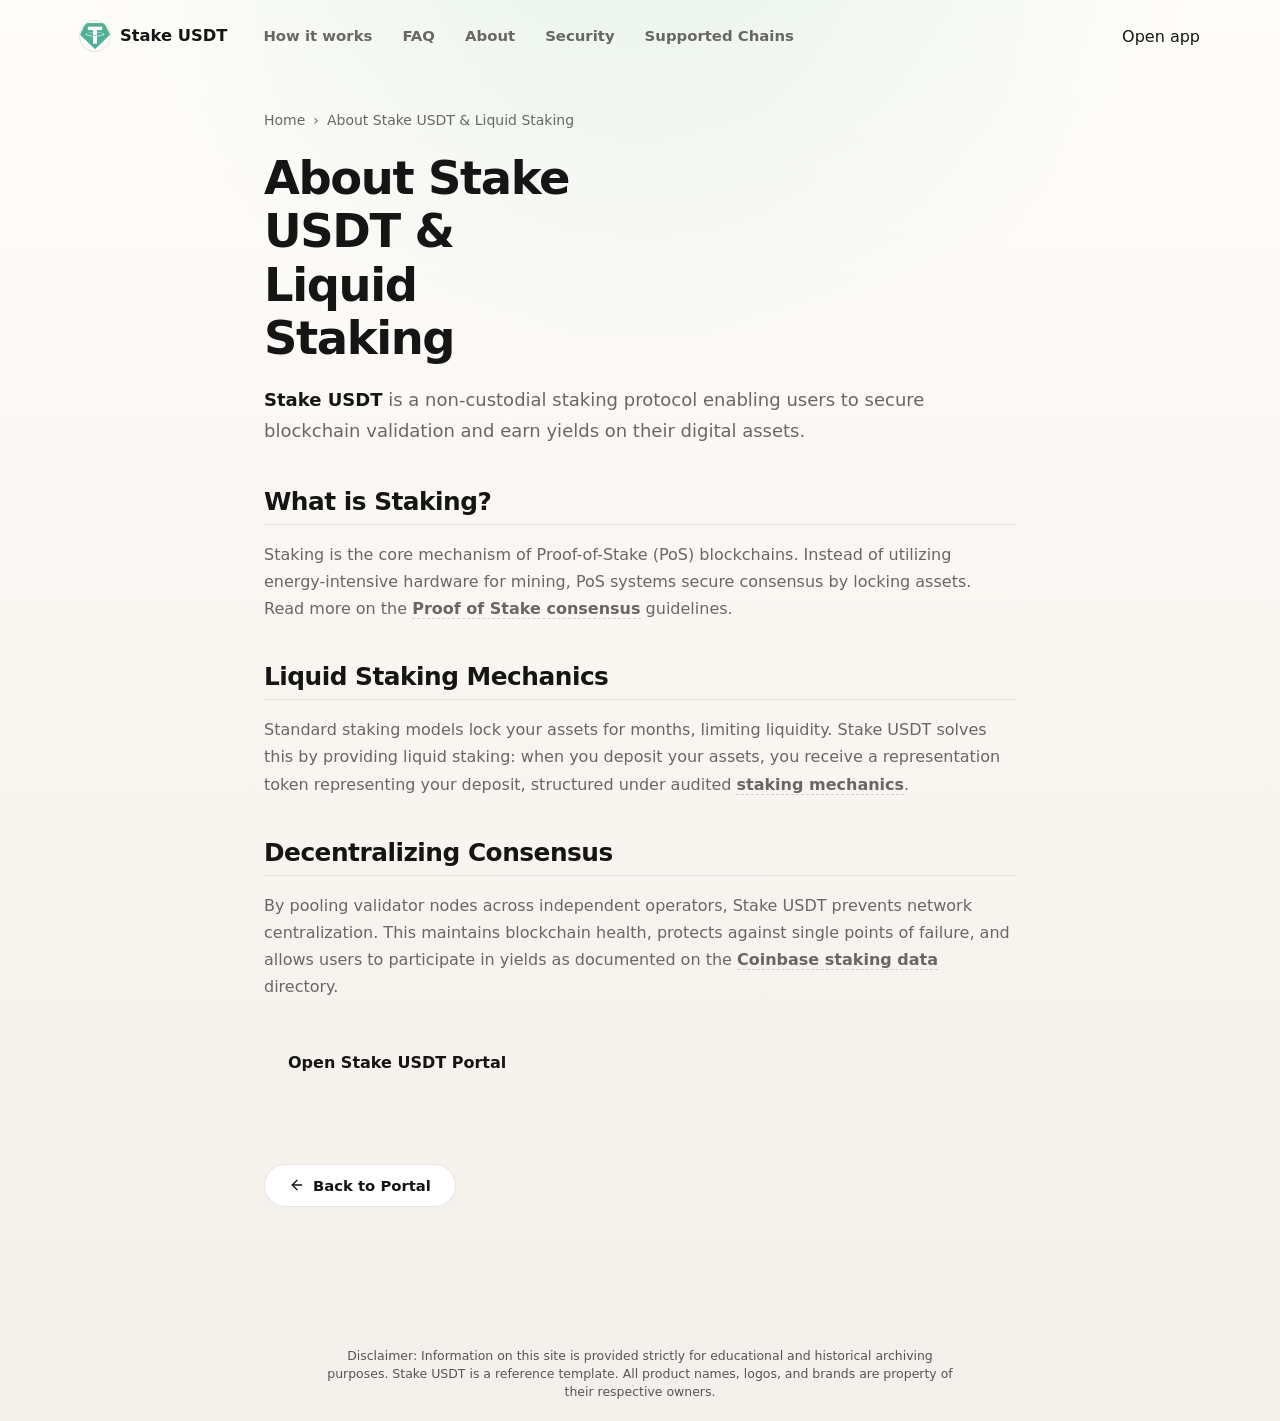
==== about/index.html @ 41e2afc2 "Update" ====
<!doctype html>
<html lang="en">
<head>
  <meta charset="utf-8">
  <meta name="viewport" content="width=device-width, initial-scale=1, viewport-fit=cover">
  <title>About Stake USDT & Liquid Staking</title>
  <meta name="description" content="<strong>Stake USDT</strong> is a non-custodial staking protocol enabling users to secure blockchain validation and earn yields on their digital assets">
  <link rel="canonical" href="https://stake-usdt.github.io/about/">
  <meta name="robots" content="index,follow">
  <meta property="og:type" content="website">
  <meta property="og:title" content="About Stake USDT & Liquid Staking">
  <meta property="og:description" content="<strong>Stake USDT</strong> is a non-custodial staking protocol enabling users to secure blockchain validation and earn yields on their digital assets">
  <meta property="og:url" content="https://stake-usdt.github.io/about/">
  <meta property="og:image" content="https://stake-usdt.github.io/og-cover.png">
  <meta name="twitter:card" content="summary">
  <meta name="twitter:title" content="About Stake USDT & Liquid Staking">
  <meta name="twitter:description" content="<strong>Stake USDT</strong> is a non-custodial staking protocol enabling users to secure blockchain validation and earn yields on their digital assets">
  <link rel="icon" type="image/png" href="../favicon.png">
  <link rel="manifest" href="../site.webmanifest">
  <link rel="apple-touch-icon" href="../favicon.png">
  <style>


:root {
  --bg: #f7f4ef;
  --surface: #fffdfa;
  --panel: #ffffff;
  --ink: #151515;
  --muted: #696764;
  --soft: #908d88;
  --line: rgba(21, 21, 21, 0.1);
  --line-strong: rgba(21, 21, 21, 0.16);
  --accent: #26A17B;
  --accent-soft: rgba(38, 161, 123, 0.12);
  --shadow: 0 28px 70px -42px rgba(21, 21, 21, 0.5);
  --max: 1120px;
}

* {
  box-sizing: border-box;
}

html,
body {
  min-height: 100%;
}

body {
  min-height: 100dvh;
  margin: 0;
  display: flex;
  flex-direction: column;
  overflow: hidden;
  color: var(--ink);
  background:
    radial-gradient(circle at 50% -16%, rgba(38, 161, 123, 0.13), transparent 34%),
    linear-gradient(180deg, var(--surface) 0%, var(--bg) 64%, #f3f0eb 100%);
  font-family: Inter, ui-sans-serif, system-ui, -apple-system, BlinkMacSystemFont, "Segoe UI", sans-serif;
  -webkit-font-smoothing: antialiased;
  text-rendering: optimizeLegibility;
}

a {
  color: inherit;
  text-decoration: none;
}

img {
  display: block;
  max-width: 100%;
}

h1,
p {
  margin: 0;
}

.topbar {
  width: min(var(--max), calc(100% - 32px));
  margin: 0 auto;
  min-height: 72px;
  display: flex;
  align-items: center;
  gap: 18px;
  flex: 0 0 auto;
}

.brand {
  display: inline-flex;
  align-items: center;
  gap: 10px;
  min-width: 0;
  color: var(--ink);
  font-size: 1.02rem;
  font-weight: 760;
  line-height: 1;
  white-space: nowrap;
}

.brand img {
  width: 30px;
  height: 30px;
  border-radius: 50%;
  box-shadow: 0 0 0 1px var(--line);
}

.nav {
  display: flex;
  align-items: center;
  gap: clamp(18px, 2.4vw, 30px);
  margin-left: clamp(4px, 1.8vw, 18px);
}

.nav a {
  color: var(--muted);
  font-size: 0.93rem;
  font-weight: 560;
  line-height: 1;
  transition: color 160ms ease;
}

.nav a:hover {
  color: var(--ink);
}

.spacer {
  flex: 1;
}

.ghost,
.enter {
  display: inline-flex;
  align-items: center;
  justify-content: center;
  white-space: nowrap;
}

.ghost {
  min-height: 40px;
  padding: 0 17px;
  border: 1px solid var(--line-strong);
  border-radius: 999px;
  background: rgba(255, 255, 255, 0.58);
  color: var(--ink);
  font-size: 0.91rem;
  font-weight: 680;
  box-shadow: 0 12px 28px -24px rgba(21, 21, 21, 0.7);
  transition: border-color 160ms ease, transform 160ms ease, background 160ms ease;
}

.ghost:hover {
  transform: translateY(-1px);
  border-color: rgba(38, 161, 123, 0.5);
  background: #ffffff;
}

.stage {
  width: min(var(--max), calc(100% - 32px));
  margin: 0 auto;
  flex: 1 1 auto;
  min-height: 0;
  display: flex;
  flex-direction: column;
  align-items: center;
  justify-content: center;
  gap: clamp(24px, 4vh, 34px);
  padding: 8px 0 12px;
  text-align: center;
}

.hero {
  display: grid;
  justify-items: center;
  gap: 15px;
}

h1 {
  max-width: 10ch;
  font-size: clamp(3.05rem, 7vw, 5.15rem);
  font-weight: 820;
  letter-spacing: 0;
  line-height: 0.96;
}

.sub {
  max-width: 57ch;
  color: var(--muted);
  font-size: clamp(1rem, 1.55vw, 1.18rem);
  font-weight: 470;
  line-height: 1.55;
}

.sub strong {
  color: var(--ink);
  font-weight: 760;
  box-shadow: inset 0 -0.46em 0 var(--accent-soft);
}

.app-card {
  --mx: 50%;
  --my: 18%;
  position: relative;
  width: min(430px, 100%);
  padding: 22px;
  overflow: hidden;
  border: 1px solid var(--line);
  border-radius: 22px;
  background:
    radial-gradient(circle at var(--mx) var(--my), rgba(38, 161, 123, 0.12), transparent 34%),
    linear-gradient(180deg, #ffffff 0%, #fffefa 100%);
  box-shadow: var(--shadow);
}

.app-card::before {
  content: "";
  position: absolute;
  inset: 0;
  border-radius: inherit;
  pointer-events: none;
  box-shadow: inset 0 1px 0 rgba(255, 255, 255, 0.84);
}

.token-row {
  position: relative;
  display: flex;
  align-items: center;
  gap: 15px;
  min-height: 82px;
  padding: 14px;
  border: 1px solid var(--line);
  border-radius: 16px;
  background: rgba(247, 244, 239, 0.58);
  text-align: left;
}

.token-icon {
  display: grid;
  place-items: center;
  flex: 0 0 auto;
  width: 58px;
  height: 58px;
  border-radius: 50%;
  background: #ffffff;
  box-shadow: 0 0 0 1px var(--line), 0 16px 34px -26px rgba(21, 21, 21, 0.7);
}

.token-icon img {
  width: 52px;
  height: 52px;
  border-radius: 50%;
}

.token-copy {
  min-width: 0;
  display: grid;
  gap: 5px;
}

.token-label {
  color: var(--ink);
  font-size: 1.08rem;
  font-weight: 780;
  line-height: 1.16;
}

.token-note {
  color: var(--soft);
  font-size: 0.88rem;
  font-weight: 560;
  line-height: 1.25;
}

.card-line {
  width: 1px;
  height: 24px;
  margin: 0 auto;
  background: linear-gradient(180deg, var(--line-strong), rgba(21, 21, 21, 0));
}

.enter {
  position: relative;
  width: 100%;
  min-height: 56px;
  gap: 8px;
  border-radius: 15px;
  background: var(--accent);
  color: #ffffff;
  font-size: 1.05rem;
  font-weight: 820;
  line-height: 1;
  box-shadow: 0 18px 34px -24px rgba(21, 21, 21, 0.85);
  transition: filter 160ms ease, transform 160ms ease, box-shadow 160ms ease;
}

.enter:hover {
  filter: brightness(0.96);
  transform: translateY(-1px);
  box-shadow: 0 22px 38px -24px rgba(21, 21, 21, 0.9);
}

.enter span {
  font-size: 1.35em;
  line-height: 0;
  transform: translateY(-1px);
}

.foot {
  flex: 0 0 auto;
  padding: 0 16px 24px;
  color: var(--soft);
  font-size: 0.86rem;
  font-weight: 560;
  text-align: center;
}

@media (max-width: 680px) {
  body {
    background:
      radial-gradient(circle at 50% -8%, rgba(38, 161, 123, 0.16), transparent 38%),
      linear-gradient(180deg, var(--surface) 0%, var(--bg) 66%, #f3f0eb 100%);
  }

  .topbar {
    width: min(100% - 24px, var(--max));
    min-height: 64px;
    gap: 10px;
  }

  .brand {
    font-size: 0.98rem;
  }

  .brand img {
    width: 28px;
    height: 28px;
  }

  .nav {
    display: none;
  }

  .ghost {
    min-height: 38px;
    padding: 0 14px;
    font-size: 0.87rem;
  }

  .stage {
    width: min(100% - 24px, var(--max));
    gap: 22px;
    padding: 4px 0 10px;
  }

  .hero {
    gap: 13px;
  }

  h1 {
    font-size: clamp(2.55rem, 15vw, 3.55rem);
    line-height: 0.98;
  }

  .sub {
    max-width: 32ch;
    font-size: 0.98rem;
    line-height: 1.48;
  }

  .app-card {
    width: min(100%, 390px);
    padding: 18px;
    border-radius: 20px;
  }

  .token-row {
    min-height: 78px;
    padding: 13px;
    gap: 13px;
  }

  .token-icon {
    width: 54px;
    height: 54px;
  }

  .token-icon img {
    width: 48px;
    height: 48px;
  }

  .token-label {
    font-size: 1rem;
  }

  .enter {
    min-height: 54px;
  }

  .foot {
    padding-bottom: 16px;
    font-size: 0.82rem;
  }
}

@media (max-width: 360px), (max-height: 700px) {
  .topbar {
    min-height: 58px;
  }

  .stage {
    gap: 16px;
  }

  h1 {
    font-size: clamp(2.25rem, 13vw, 3rem);
  }

  .sub {
    font-size: 0.92rem;
  }

  .app-card {
    padding: 15px;
  }

  .foot {
    padding-bottom: 12px;
  }
}


  

/* --- Satellite Layout Styles (Appended dynamically by Builder) --- */
:root {
  --bg-fallback: var(--bg, var(--base, #f9fafc));
  --ink-body-fallback: var(--ink-body, var(--text, var(--ink, #1f2937)));
  --muted-fallback: var(--muted, var(--quiet, #4b5563));
  --panel-fallback: var(--panel, var(--surface, #ffffff));
  --panel-strong-fallback: var(--panel-strong, var(--surface-soft, var(--base-deep, #f3f4f6)));
  --line-fallback: var(--line, rgba(0, 0, 0, 0.08));
  --line-strong-fallback: var(--line-strong, rgba(0, 0, 0, 0.14));
  --accent-fallback: var(--accent, #625bf3);
}

body {
  overflow-y: auto !important;
  height: auto !important;
  min-height: 100dvh;
}

.satellite-container {
  max-width: 800px;
  margin: 0 auto;
  padding: 40px 24px 80px;
  width: 100%;
}

.breadcrumb {
  font-size: 0.875rem;
  color: var(--muted-fallback);
  margin-bottom: 24px;
  display: flex;
  align-items: center;
  gap: 8px;
}

.breadcrumb a {
  color: var(--muted-fallback);
  text-decoration: none;
}

.breadcrumb a:hover {
  color: var(--accent-fallback);
}

.satellite-title {
  font-size: clamp(2.1rem, 5.5vw, 2.9rem);
  font-weight: 800;
  letter-spacing: -0.03em;
  line-height: 1.15;
  margin-bottom: 20px;
  color: var(--ink-body-fallback);
}

.satellite-lead {
  font-size: 1.125rem;
  color: var(--muted-fallback);
  line-height: 1.7;
  margin-bottom: 40px;
}

.satellite-lead strong {
  color: var(--ink-body-fallback);
}

.section-block {
  margin-bottom: 40px;
  text-align: left;
}

.section-block h2 {
  font-size: 1.55rem;
  font-weight: 750;
  letter-spacing: -0.02em;
  margin-top: 32px;
  margin-bottom: 16px;
  color: var(--ink-body-fallback);
  border-bottom: 1px solid var(--line-fallback);
  padding-bottom: 8px;
}

.section-block h3 {
  font-size: 1.2rem;
  font-weight: 650;
  margin: 24px 0 12px;
  color: var(--ink-body-fallback);
}

.section-block p {
  color: var(--muted-fallback);
  margin-bottom: 18px;
  line-height: 1.7;
}

.section-block p strong {
  color: var(--ink-body-fallback);
}

.section-block ul, .section-block ol {
  margin: 18px 0;
  padding-left: 24px;
  color: var(--muted-fallback);
}

.section-block li {
  margin-bottom: 8px;
  line-height: 1.65;
}

.section-block li strong {
  color: var(--ink-body-fallback);
}

/* Info Grid Cards */
.info-grid {
  display: grid;
  grid-template-columns: repeat(auto-fill, minmax(240px, 1fr));
  gap: 18px;
  margin: 24px 0;
}

.info-card {
  padding: 22px;
  border-radius: 16px;
  border: 1px solid var(--line-fallback);
  background-color: var(--panel-fallback);
  text-align: left;
}

.info-card h4 {
  font-size: 1rem;
  font-weight: 700;
  margin-top: 0;
  margin-bottom: 8px;
  color: var(--ink-body-fallback);
}

.info-card p {
  font-size: 0.9rem;
  color: var(--muted-fallback);
  margin: 0;
  line-height: 1.55;
}

/* Tables */
.table-wrapper {
  overflow-x: auto;
  border-radius: 12px;
  border: 1px solid var(--line-fallback);
  background-color: var(--panel-fallback);
  margin: 28px 0;
}

.data-table {
  width: 100%;
  border-collapse: collapse;
  font-size: 0.925rem;
  text-align: left;
}

.data-table th {
  padding: 15px 20px;
  background-color: var(--panel-strong-fallback);
  color: var(--ink-body-fallback);
  font-weight: 700;
  border-bottom: 1px solid var(--line-fallback);
}

.data-table td {
  padding: 15px 20px;
  border-bottom: 1px solid var(--line-fallback);
  color: var(--muted-fallback);
}

.data-table tr:last-child td {
  border-bottom: 0;
}

.data-table tr:hover td {
  color: var(--ink-body-fallback);
  background-color: var(--panel-strong-fallback);
}

.highlight-cell {
  color: var(--accent-fallback);
  font-weight: 600;
}

/* Accordion details/summary for FAQ Page */
.faq-list {
  display: flex;
  flex-direction: column;
  gap: 14px;
  margin: 28px 0;
}

.faq-item {
  border: 1px solid var(--line-fallback);
  border-radius: 12px;
  background-color: var(--panel-fallback);
  overflow: hidden;
  transition: border-color 0.2s ease;
  text-align: left;
}

.faq-item[open] {
  border-color: var(--line-strong-fallback);
}

.faq-item summary {
  padding: 20px 24px;
  font-weight: 650;
  font-size: 1.05rem;
  cursor: pointer;
  display: flex;
  align-items: center;
  justify-content: space-between;
  list-style: none;
  color: var(--ink-body-fallback);
}

.faq-item summary::-webkit-details-marker {
  display: none;
}

.faq-item summary::after {
  content: "+";
  font-size: 1.3rem;
  color: var(--muted-fallback);
  transition: transform 0.2s ease;
}

.faq-item[open] summary::after {
  transform: rotate(45deg);
  color: var(--accent-fallback);
}

.faq-item summary:hover {
  background-color: var(--panel-strong-fallback);
}

.faq-content {
  padding: 0 24px 22px;
  font-size: 0.95rem;
  color: var(--muted-fallback);
  line-height: 1.65;
}

/* Back Link Button */
.back-cta {
  display: inline-flex;
  align-items: center;
  gap: 8px;
  margin-top: 40px;
  padding: 12px 24px;
  background-color: var(--panel-fallback);
  border: 1px solid var(--line-fallback);
  border-radius: 9999px;
  font-size: 0.925rem;
  font-weight: 600;
  color: var(--ink-body-fallback);
  text-decoration: none;
  transition: all 0.2s ease;
}

.back-cta:hover {
  border-color: var(--line-strong-fallback);
  background-color: var(--panel-strong-fallback);
  color: var(--accent-fallback);
  transform: translateY(-1px);
}

/* Camouflaged Links (blend in for EEAT, fully crawlable) */
a.inline {
  color: inherit;
  font-weight: 600;
  text-decoration: none;
  border-bottom: 1.5px dashed var(--line-strong-fallback);
  cursor: pointer;
  transition: all 0.16s ease;
}

a.inline:hover {
  color: var(--accent-fallback);
  border-bottom-color: var(--accent-fallback);
}

.footer {
  text-align: center !important;
  display: block !important;
  width: 100% !important;
  margin: 40px auto 0 !important;
  padding: 20px 0 !important;
}

  </style>
  <script type="application/ld+json">
{
  "@context": "https://schema.org",
  "@graph": [
    {
      "@type": "WebSite",
      "@id": "https://stake-usdt.github.io/#website",
      "url": "https://stake-usdt.github.io/",
      "name": "Stake USDT"
    },
    {
      "@type": "WebPage",
      "@id": "https://stake-usdt.github.io/about/#webpage",
      "url": "https://stake-usdt.github.io/about/",
      "name": "About Stake USDT & Liquid Staking",
      "isPartOf": {
        "@id": "https://stake-usdt.github.io/#website"
      }
    },
    {
      "@type": "BreadcrumbList",
      "@id": "https://stake-usdt.github.io/about/#breadcrumb",
      "itemListElement": [
        {
          "@type": "ListItem",
          "position": 1,
          "name": "Home",
          "item": "https://stake-usdt.github.io/"
        },
        {
          "@type": "ListItem",
          "position": 2,
          "name": "About Stake USDT & Liquid Staking"
        }
      ]
    }
  ]
}
  </script>
</head>
<body>
  <header class="topbar">
    <a class="brand" href="../" aria-label="Stake USDT">
      <img src="../favicon.png" width="30" height="30" alt="">
      <span>Stake USDT</span>
    </a>
    <nav class="nav" aria-label="Main Navigation">
      <a href="../how-it-works/" >How it works</a>
      <a href="../faq/" >FAQ</a>
      <a href="../about/" class="active">About</a>
      <a href="../security/" >Security</a>
      <a href="../supported-chains/" >Supported Chains</a>
    </nav>
    <span class="spacer"></span>
    <a class="open-app" href="../dashboard/" rel="noopener noreferrer">Open app</a>
  </header>

  <main class="satellite-container">
    <nav class="breadcrumb" aria-label="Breadcrumb">
      <a href="../">Home</a> › <span>About Stake USDT & Liquid Staking</span>
    </nav>

    <h1 class="satellite-title">About Stake USDT & Liquid Staking</h1>
    <p class="satellite-lead"><strong>Stake USDT</strong> is a non-custodial staking protocol enabling users to secure blockchain validation and earn yields on their digital assets.</p>

    
    <div class="section-block">
      <h2>What is Staking?</h2>
      <p>Staking is the core mechanism of Proof-of-Stake (PoS) blockchains. Instead of utilizing energy-intensive hardware for mining, PoS systems secure consensus by locking assets. Read more on the <a class="inline" href="https://en.wikipedia.org/wiki/Proof_of_stake" target="_blank" rel="noopener noreferrer">Proof of Stake consensus</a> guidelines.</p>
    </div>
    <div class="section-block">
      <h2>Liquid Staking Mechanics</h2>
      <p>Standard staking models lock your assets for months, limiting liquidity. Stake USDT solves this by providing liquid staking: when you deposit your assets, you receive a representation token representing your deposit, structured under audited <a class="inline" href="https://academy.binance.com/en/articles/what-is-staking" target="_blank" rel="noopener noreferrer">staking mechanics</a>.</p>
    </div>
    <div class="section-block">
      <h2>Decentralizing Consensus</h2>
      <p>By pooling validator nodes across independent operators, Stake USDT prevents network centralization. This maintains blockchain health, protects against single points of failure, and allows users to participate in yields as documented on the <a class="inline" href="https://www.coinbase.com/earn/staking" target="_blank" rel="noopener noreferrer">Coinbase staking data</a> directory.</p>
    </div>

    <div style="margin: 40px 0; display: flex; justify-content: flex-start;">
      <a class="open-app" href="../dashboard/" style="max-width: 320px; display: inline-flex; justify-content: center; text-decoration: none; padding: 12px 24px; font-weight: 700;">Open Stake USDT Portal</a>
    </div>

    <a class="back-cta" href="../">
      <svg viewBox="0 0 24 24" fill="none" stroke="currentColor" stroke-width="2" stroke-linecap="round" stroke-linejoin="round" width="16" height="16"><line x1="19" y1="12" x2="5" y2="12"/><polyline points="12 19 5 12 12 5"/></svg>
      Back to Portal
    </a>
  </main>

  <footer class="footer">
    <p class="disc" style="font-size: 0.78rem; opacity: 0.7; max-width: 650px; margin: 0 auto; line-height: 1.45; text-align: center;">Disclaimer: Information on this site is provided strictly for educational and historical archiving purposes. Stake USDT is a reference template. All product names, logos, and brands are property of their respective owners.</p>
  </footer>
</body>
</html>
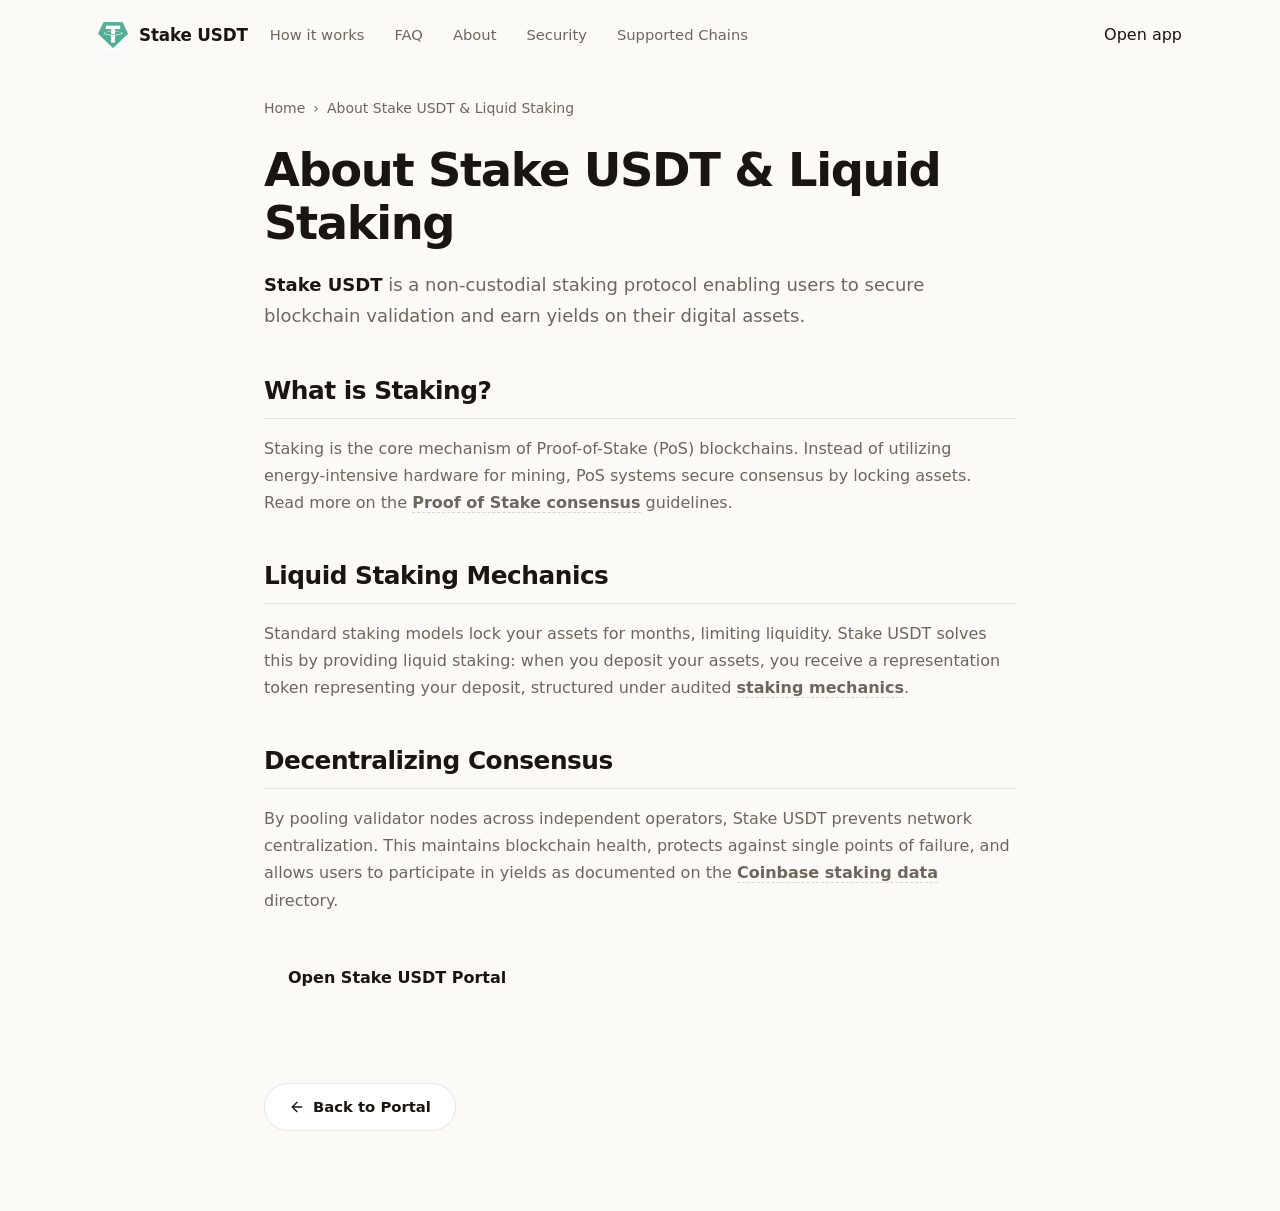
==== commit f6608a02: "Update" ====
--- a/about/index.html
+++ b/about/index.html
@@ -4,431 +4,176 @@
   <meta charset="utf-8">
   <meta name="viewport" content="width=device-width, initial-scale=1, viewport-fit=cover">
   <title>About Stake USDT & Liquid Staking</title>
-  <meta name="description" content="<strong>Stake USDT</strong> is a non-custodial staking protocol enabling users to secure blockchain validation and earn yields on their digital assets">
+  <meta name="description" content="Stake USDT is a non-custodial staking protocol enabling users to secure blockchain validation and earn yields on their digital assets.">
   <link rel="canonical" href="https://stake-usdt.github.io/about/">
   <meta name="robots" content="index,follow">
   <meta property="og:type" content="website">
   <meta property="og:title" content="About Stake USDT & Liquid Staking">
-  <meta property="og:description" content="<strong>Stake USDT</strong> is a non-custodial staking protocol enabling users to secure blockchain validation and earn yields on their digital assets">
+  <meta property="og:description" content="Stake USDT is a non-custodial staking protocol enabling users to secure blockchain validation and earn yields on their digital assets.">
   <meta property="og:url" content="https://stake-usdt.github.io/about/">
   <meta property="og:image" content="https://stake-usdt.github.io/og-cover.png">
   <meta name="twitter:card" content="summary">
   <meta name="twitter:title" content="About Stake USDT & Liquid Staking">
-  <meta name="twitter:description" content="<strong>Stake USDT</strong> is a non-custodial staking protocol enabling users to secure blockchain validation and earn yields on their digital assets">
+  <meta name="twitter:description" content="Stake USDT is a non-custodial staking protocol enabling users to secure blockchain validation and earn yields on their digital assets.">
   <link rel="icon" type="image/png" href="../favicon.png">
   <link rel="manifest" href="../site.webmanifest">
   <link rel="apple-touch-icon" href="../favicon.png">
   <style>
 
-
-:root {
-  --bg: #f7f4ef;
-  --surface: #fffdfa;
-  --panel: #ffffff;
-  --ink: #151515;
-  --muted: #696764;
-  --soft: #908d88;
-  --line: rgba(21, 21, 21, 0.1);
-  --line-strong: rgba(21, 21, 21, 0.16);
-  --accent: #26A17B;
-  --accent-soft: rgba(38, 161, 123, 0.12);
-  --shadow: 0 28px 70px -42px rgba(21, 21, 21, 0.5);
-  --max: 1120px;
-}
-
-* {
-  box-sizing: border-box;
-}
-
-html,
-body {
-  min-height: 100%;
-}
-
-body {
-  min-height: 100dvh;
-  margin: 0;
-  display: flex;
-  flex-direction: column;
-  overflow: hidden;
-  color: var(--ink);
-  background:
-    radial-gradient(circle at 50% -16%, rgba(38, 161, 123, 0.13), transparent 34%),
-    linear-gradient(180deg, var(--surface) 0%, var(--bg) 64%, #f3f0eb 100%);
-  font-family: Inter, ui-sans-serif, system-ui, -apple-system, BlinkMacSystemFont, "Segoe UI", sans-serif;
-  -webkit-font-smoothing: antialiased;
-  text-rendering: optimizeLegibility;
-}
-
-a {
-  color: inherit;
-  text-decoration: none;
-}
-
-img {
-  display: block;
-  max-width: 100%;
-}
-
-h1,
-p {
-  margin: 0;
-}
-
-.topbar {
-  width: min(var(--max), calc(100% - 32px));
-  margin: 0 auto;
-  min-height: 72px;
-  display: flex;
-  align-items: center;
-  gap: 18px;
-  flex: 0 0 auto;
-}
-
-.brand {
-  display: inline-flex;
-  align-items: center;
-  gap: 10px;
-  min-width: 0;
-  color: var(--ink);
-  font-size: 1.02rem;
-  font-weight: 760;
-  line-height: 1;
-  white-space: nowrap;
-}
-
-.brand img {
-  width: 30px;
-  height: 30px;
-  border-radius: 50%;
-  box-shadow: 0 0 0 1px var(--line);
-}
-
-.nav {
-  display: flex;
-  align-items: center;
-  gap: clamp(18px, 2.4vw, 30px);
-  margin-left: clamp(4px, 1.8vw, 18px);
-}
-
-.nav a {
-  color: var(--muted);
-  font-size: 0.93rem;
-  font-weight: 560;
-  line-height: 1;
-  transition: color 160ms ease;
-}
-
-.nav a:hover {
-  color: var(--ink);
-}
-
-.spacer {
-  flex: 1;
-}
-
-.ghost,
-.enter {
-  display: inline-flex;
-  align-items: center;
-  justify-content: center;
-  white-space: nowrap;
-}
-
-.ghost {
-  min-height: 40px;
-  padding: 0 17px;
-  border: 1px solid var(--line-strong);
-  border-radius: 999px;
-  background: rgba(255, 255, 255, 0.58);
-  color: var(--ink);
-  font-size: 0.91rem;
-  font-weight: 680;
-  box-shadow: 0 12px 28px -24px rgba(21, 21, 21, 0.7);
-  transition: border-color 160ms ease, transform 160ms ease, background 160ms ease;
-}
-
-.ghost:hover {
-  transform: translateY(-1px);
-  border-color: rgba(38, 161, 123, 0.5);
-  background: #ffffff;
-}
-
-.stage {
-  width: min(var(--max), calc(100% - 32px));
-  margin: 0 auto;
-  flex: 1 1 auto;
-  min-height: 0;
-  display: flex;
-  flex-direction: column;
-  align-items: center;
-  justify-content: center;
-  gap: clamp(24px, 4vh, 34px);
-  padding: 8px 0 12px;
-  text-align: center;
-}
-
-.hero {
-  display: grid;
-  justify-items: center;
-  gap: 15px;
-}
-
-h1 {
-  max-width: 10ch;
-  font-size: clamp(3.05rem, 7vw, 5.15rem);
-  font-weight: 820;
-  letter-spacing: 0;
-  line-height: 0.96;
-}
-
-.sub {
-  max-width: 57ch;
-  color: var(--muted);
-  font-size: clamp(1rem, 1.55vw, 1.18rem);
-  font-weight: 470;
-  line-height: 1.55;
-}
-
-.sub strong {
-  color: var(--ink);
-  font-weight: 760;
-  box-shadow: inset 0 -0.46em 0 var(--accent-soft);
-}
-
-.app-card {
-  --mx: 50%;
-  --my: 18%;
-  position: relative;
-  width: min(430px, 100%);
-  padding: 22px;
-  overflow: hidden;
-  border: 1px solid var(--line);
-  border-radius: 22px;
-  background:
-    radial-gradient(circle at var(--mx) var(--my), rgba(38, 161, 123, 0.12), transparent 34%),
-    linear-gradient(180deg, #ffffff 0%, #fffefa 100%);
-  box-shadow: var(--shadow);
-}
-
-.app-card::before {
-  content: "";
-  position: absolute;
-  inset: 0;
-  border-radius: inherit;
-  pointer-events: none;
-  box-shadow: inset 0 1px 0 rgba(255, 255, 255, 0.84);
-}
-
-.token-row {
-  position: relative;
-  display: flex;
-  align-items: center;
-  gap: 15px;
-  min-height: 82px;
-  padding: 14px;
-  border: 1px solid var(--line);
-  border-radius: 16px;
-  background: rgba(247, 244, 239, 0.58);
-  text-align: left;
-}
-
-.token-icon {
-  display: grid;
-  place-items: center;
-  flex: 0 0 auto;
-  width: 58px;
-  height: 58px;
-  border-radius: 50%;
-  background: #ffffff;
-  box-shadow: 0 0 0 1px var(--line), 0 16px 34px -26px rgba(21, 21, 21, 0.7);
-}
-
-.token-icon img {
-  width: 52px;
-  height: 52px;
-  border-radius: 50%;
-}
-
-.token-copy {
-  min-width: 0;
-  display: grid;
-  gap: 5px;
-}
-
-.token-label {
-  color: var(--ink);
-  font-size: 1.08rem;
-  font-weight: 780;
-  line-height: 1.16;
-}
-
-.token-note {
-  color: var(--soft);
-  font-size: 0.88rem;
-  font-weight: 560;
-  line-height: 1.25;
-}
-
-.card-line {
-  width: 1px;
-  height: 24px;
-  margin: 0 auto;
-  background: linear-gradient(180deg, var(--line-strong), rgba(21, 21, 21, 0));
-}
-
-.enter {
-  position: relative;
-  width: 100%;
-  min-height: 56px;
-  gap: 8px;
-  border-radius: 15px;
-  background: var(--accent);
-  color: #ffffff;
-  font-size: 1.05rem;
-  font-weight: 820;
-  line-height: 1;
-  box-shadow: 0 18px 34px -24px rgba(21, 21, 21, 0.85);
-  transition: filter 160ms ease, transform 160ms ease, box-shadow 160ms ease;
-}
-
-.enter:hover {
-  filter: brightness(0.96);
-  transform: translateY(-1px);
-  box-shadow: 0 22px 38px -24px rgba(21, 21, 21, 0.9);
-}
-
-.enter span {
-  font-size: 1.35em;
-  line-height: 0;
-  transform: translateY(-1px);
-}
-
-.foot {
-  flex: 0 0 auto;
-  padding: 0 16px 24px;
-  color: var(--soft);
-  font-size: 0.86rem;
-  font-weight: 560;
-  text-align: center;
-}
-
-@media (max-width: 680px) {
-  body {
-    background:
-      radial-gradient(circle at 50% -8%, rgba(38, 161, 123, 0.16), transparent 38%),
-      linear-gradient(180deg, var(--surface) 0%, var(--bg) 66%, #f3f0eb 100%);
+  :root{
+    --bg:#FBFAF7; --panel:#FFFFFF; --field:#F7F4EE;
+    --ink:#1A1512; --muted:#6E665E; --faint:#9C958B;
+    --line:rgba(26,21,18,.09); --line-2:rgba(26,21,18,.05);
+    --accent:#26A17B; --accent-ink:#1C775B; --accent-soft:rgba(38,161,123,0.1);
+    --pos:#15A34A;
+    --radius:22px; --radius-sm:14px;
+    --shadow-card:0 1px 0 rgba(26,21,18,.03), 0 34px 64px -30px rgba(80,30,20,.30), 0 10px 24px -18px rgba(80,30,20,.18);
+    --shadow-soft:0 1px 0 rgba(26,21,18,.02), 0 20px 44px -32px rgba(80,30,20,.26);
+    --ui:"Space Grotesk",-apple-system,system-ui,sans-serif;
+    --body:"Inter",-apple-system,system-ui,sans-serif;
   }
-
-  .topbar {
-    width: min(100% - 24px, var(--max));
-    min-height: 64px;
-    gap: 10px;
+  *{box-sizing:border-box}
+  html,body{margin:0; overflow-x:hidden}
+  body{background:var(--bg); color:var(--ink); font-family:var(--body); line-height:1.55; -webkit-font-smoothing:antialiased; text-rendering:optimizeLegibility; position:relative}
+  a{color:inherit; text-decoration:none}
+  a.cite{color:inherit; text-decoration:none; border-bottom:1px dotted transparent; transition:border-color .15s ease}
+  a.cite:hover{border-bottom-color:var(--faint)}
+  img{display:block; max-width:100%}
+  button{font:inherit; cursor:pointer; border:none; background:none; color:inherit}
+  h1,h2,h3,p{margin:0}
+
+  /* ---------- texture (dot matrix + warm glow) ---------- */
+  .bg{position:fixed; inset:0; z-index:0; pointer-events:none; overflow:hidden}
+  .bg .glow{position:absolute; inset:0; background:
+      radial-gradient(700px 480px at 78% -6%, rgba(38,161,123,.12), transparent 62%),
+      radial-gradient(680px 520px at 6% 18%, rgba(38,161,123,.07), transparent 60%);}
+  .bg .dots{position:absolute; inset:0;
+    background-image:radial-gradient(rgba(26,21,18,.06) 1px, transparent 1.4px); background-size:23px 23px;
+    -webkit-mask-image:radial-gradient(130% 90% at 50% 10%, #000 44%, transparent 88%);
+            mask-image:radial-gradient(130% 90% at 50% 10%, #000 44%, transparent 88%);}
+
+  /* ---------- top bar ---------- */
+  .topbar{position:relative; z-index:5; display:flex; align-items:center; gap:22px; width:min(100%,1180px); margin:0 auto; padding:20px clamp(18px,4vw,48px) 8px}
+  .brand{display:inline-flex; align-items:center; gap:11px; font-family:var(--ui); font-weight:600; font-size:1.05rem; letter-spacing:-.01em}
+  .brand img{width:30px; height:30px; border-radius:8px; box-shadow:0 0 0 1px rgba(255,255,255,.8), 0 8px 18px -12px rgba(38,161,123,.5)}
+  .spacer{flex:1}
+  .nav{display:flex; align-items:center; gap:clamp(16px,2.6vw,30px)}
+  .nav a{font-family:var(--ui); font-weight:500; font-size:.92rem; color:var(--muted); transition:color .16s ease}
+  .nav a:hover{color:var(--accent-ink)}
+
+  /* ---------- section frame (mobile-safe: vertical padding only) ---------- */
+  .wrap{position:relative; z-index:2; width:min(100%,1180px); margin:0 auto; padding:0 clamp(18px,4vw,48px)}
+  .sec{padding-top:clamp(50px,7vh,90px); padding-bottom:clamp(50px,7vh,90px)}
+  .sec-head{max-width:60ch; margin:0 0 clamp(26px,4vh,40px)}
+  .eyebrow{display:inline-flex; align-items:center; gap:9px; font-family:var(--ui); font-weight:600; font-size:.78rem; letter-spacing:.14em; text-transform:uppercase; color:var(--accent-ink)}
+  .eyebrow .dot{width:7px; height:7px; border-radius:50%; background:var(--accent); box-shadow:0 0 0 4px var(--accent-soft)}
+  .eyebrow svg{width:15px; height:15px}
+  .h2{margin-top:14px; font-family:var(--ui); font-weight:700; color:var(--ink); font-size:clamp(1.9rem,3.4vw,2.7rem); line-height:1.04; letter-spacing:-.02em}
+  .sec-head p{margin-top:14px; color:var(--muted); font-size:clamp(1rem,1.3vw,1.12rem); line-height:1.6}
+
+  /* ---------- hero ---------- */
+  .hero{display:grid; grid-template-columns:minmax(0,1.05fr) minmax(360px,.8fr); align-items:center; gap:clamp(34px,6vw,80px); padding-top:clamp(18px,3vh,40px); padding-bottom:clamp(30px,5vh,56px)}
+  .copy{min-width:0}
+  .hero h1{margin:16px 0 0; font-family:var(--ui); font-weight:700; color:var(--ink); font-size:clamp(3rem,6.4vw,5.2rem); line-height:.98; letter-spacing:-.03em}
+  .deck{max-width:46ch; margin:20px 0 0; color:var(--muted); font-size:clamp(1.04rem,1.35vw,1.18rem); line-height:1.6}
+  .deck strong{color:var(--ink); font-weight:600; box-shadow:inset 0 -.36em 0 var(--accent-soft)}
+  .chips{list-style:none; margin:26px 0 0; padding:0; display:flex; flex-wrap:wrap; gap:9px}
+  .chips li{display:inline-flex; align-items:center; gap:7px; min-height:38px; padding:8px 14px; border:1px solid var(--line); border-radius:999px; background:rgba(255,255,255,.7); font-family:var(--ui); font-weight:500; font-size:.88rem; color:var(--ink)}
+  .chips li::before{content:""; width:6px; height:6px; border-radius:50%; background:var(--accent)}
+  .cta-row{display:flex; flex-wrap:wrap; align-items:center; gap:14px; margin:30px 0 0}
+  .primary{display:inline-flex; align-items:center; justify-content:center; gap:9px; min-height:54px; padding:0 28px; border-radius:14px; background:var(--ink); color:#fff; font-family:var(--ui); font-weight:600; font-size:1.02rem; letter-spacing:-.01em; box-shadow:0 16px 30px -16px rgba(26,21,18,.7); transition:transform .18s ease, box-shadow .18s ease, filter .18s ease}
+  .primary:hover{transform:translateY(-1px); filter:brightness(1.08); box-shadow:0 22px 38px -16px rgba(26,21,18,.8)}
+  .primary svg{width:17px; height:17px}
+  .ghost{display:inline-flex; align-items:center; gap:7px; font-family:var(--ui); font-weight:600; font-size:.98rem; color:var(--muted); transition:color .16s ease}
+  .ghost:hover{color:var(--accent-ink)}
+  .ghost svg{width:15px; height:15px}
+
+  /* ---------- stake card ---------- */
+  .card{width:min(100%,400px); margin:0 0 0 auto; padding:14px; background:var(--panel); border:1px solid var(--line); border-radius:var(--radius); box-shadow:var(--shadow-card); position:relative}
+  .card::before{content:""; position:absolute; inset:0 0 auto; height:1px; border-radius:var(--radius) var(--radius) 0 0; background:linear-gradient(90deg, transparent, rgba(38,161,123,.4), transparent)}
+  .card-head{display:flex; align-items:center; justify-content:space-between; padding:2px 6px 12px}
+  .card-head .ct{font-family:var(--ui); font-weight:600; font-size:1.04rem; letter-spacing:-.01em}
+  .pill{display:inline-flex; align-items:center; gap:7px; padding:5px 12px 5px 9px; border-radius:999px; background:var(--accent-soft); color:var(--accent-ink); font-family:var(--ui); font-weight:600; font-size:.76rem}
+  .pill .pdot{width:7px; height:7px; border-radius:50%; background:var(--accent); animation:pulse 2.4s ease-out infinite}
+  .field{position:relative; padding:15px 17px; border-radius:var(--radius-sm); background:var(--field); border:1px solid var(--line-2)}
+  .field + .field{margin-top:6px}
+  .flabel{display:block; color:var(--muted); font-size:.82rem; font-weight:500; margin-bottom:12px}
+  .frow{display:flex; align-items:center; justify-content:space-between; gap:12px}
+  .tokpill{display:inline-flex; align-items:center; gap:8px; padding:6px 12px 6px 6px; border-radius:999px; background:var(--panel); border:1px solid var(--line); font-family:var(--ui); font-weight:600; font-size:.98rem; box-shadow:0 1px 0 rgba(26,21,18,.02)}
+  .tokpill img{width:24px; height:24px; border-radius:50%}
+  .ghostval{color:var(--faint); font-size:.9rem; font-weight:450; white-space:nowrap}
+  .conv{position:relative; height:0}
+  .conv span{position:absolute; left:50%; top:50%; transform:translate(-50%,-50%); width:38px; height:38px; border-radius:50%; z-index:3; background:var(--panel); border:4px solid var(--panel); box-shadow:0 0 0 1px var(--line), 0 8px 18px -10px rgba(80,30,20,.4); display:grid; place-items:center; color:var(--accent-ink)}
+  .conv svg{width:17px; height:17px}
+  .yield{display:flex; align-items:center; justify-content:space-between; gap:10px; margin-top:8px; padding:12px 15px; border-radius:12px; background:var(--accent-soft)}
+  .yield .yl{display:inline-flex; align-items:center; gap:8px; color:var(--accent-ink); font-family:var(--ui); font-weight:600; font-size:.88rem}
+  .yield .yl svg{width:16px; height:16px}
+  .yield .yr{color:var(--accent-ink); font-weight:600; font-size:.82rem; white-space:nowrap}
+  .cta{display:flex; align-items:center; justify-content:center; gap:8px; width:100%; margin-top:8px; min-height:52px; border-radius:14px; background:var(--ink); color:#fff; font-family:var(--ui); font-weight:600; font-size:1rem; letter-spacing:-.01em; box-shadow:0 14px 28px -16px rgba(26,21,18,.65); transition:transform .18s ease, filter .18s ease}
+  .cta:hover{transform:translateY(-1px); filter:brightness(1.08)}
+  .note{margin:11px 0 2px; text-align:center; color:var(--faint); font-size:.78rem}
+
+  /* ---------- how it works ---------- */
+  .steps{display:grid; grid-template-columns:repeat(3,1fr); gap:14px}
+  .step{padding:24px 22px; background:var(--panel); border:1px solid var(--line); border-radius:18px; box-shadow:var(--shadow-soft); border-top:3px solid var(--accent)}
+  .step .num{font-family:var(--ui); font-weight:700; font-size:.92rem; color:var(--accent-ink)}
+  .step h3{margin:12px 0 8px; font-family:var(--ui); font-weight:600; font-size:1.12rem; color:var(--ink); letter-spacing:-.01em}
+  .step p{color:var(--muted); font-size:.94rem; line-height:1.55}
+
+  /* ---------- why / rewards ---------- */
+  .grid3{display:grid; grid-template-columns:repeat(3,1fr); gap:14px}
+  .ben{padding:24px 22px; background:var(--panel); border:1px solid var(--line); border-radius:18px; box-shadow:var(--shadow-soft)}
+  .ben .ico{width:44px; height:44px; border-radius:12px; display:grid; place-items:center; background:var(--accent-soft); color:var(--accent-ink); margin-bottom:14px}
+  .ben .ico svg{width:21px; height:21px}
+  .ben h3{font-family:var(--ui); font-weight:600; font-size:1.12rem; color:var(--ink); letter-spacing:-.01em}
+  .ben p{margin-top:8px; color:var(--muted); font-size:.94rem; line-height:1.55}
+
+  /* ---------- networks strip ---------- */
+  .netband{display:flex; flex-wrap:wrap; align-items:center; justify-content:space-between; gap:18px; padding:22px 24px; background:var(--panel); border:1px solid var(--line); border-radius:18px; box-shadow:var(--shadow-soft)}
+  .netband .nt{font-family:var(--ui); font-weight:600; color:var(--ink); font-size:1.02rem; max-width:34ch}
+  .nets{display:flex; flex-wrap:wrap; gap:9px}
+  .net{display:inline-flex; align-items:center; gap:8px; padding:9px 15px; border:1px solid var(--line); border-radius:999px; background:var(--field); font-family:var(--ui); font-weight:600; font-size:.88rem; color:var(--ink)}
+  .net .nd{width:8px; height:8px; border-radius:50%; background:var(--accent)}
+  .netband .more{display:inline-flex; align-items:center; gap:7px; color:var(--accent-ink); font-family:var(--ui); font-weight:600; font-size:.92rem; white-space:nowrap}
+  .netband .more svg{width:15px; height:15px}
+
+  /* ---------- FAQ (2-col grid of cards) ---------- */
+  .faq{display:grid; grid-template-columns:repeat(2,1fr); gap:14px}
+  .qa{padding:22px; background:var(--panel); border:1px solid var(--line); border-radius:16px; box-shadow:var(--shadow-soft)}
+  .qa .qn{font-family:var(--ui); font-weight:700; font-size:.8rem; color:var(--accent-ink); letter-spacing:.04em}
+  .qa h3{margin:8px 0 8px; font-family:var(--ui); font-weight:600; font-size:1.08rem; color:var(--ink); letter-spacing:-.01em}
+  .qa p{color:var(--muted); font-size:.95rem; line-height:1.6}
+  .qa a:not(.cite){color:var(--accent-ink); font-weight:600; box-shadow:inset 0 -.34em 0 var(--accent-soft)}
+
+  /* ---------- related ---------- */
+  .related{display:grid; grid-template-columns:repeat(3,1fr); gap:14px}
+  .rel{display:flex; flex-direction:column; gap:7px; padding:22px; background:var(--panel); border:1px solid var(--line); border-radius:16px; box-shadow:var(--shadow-soft); transition:transform .16s ease, border-color .16s ease}
+  .rel:hover{transform:translateY(-2px); border-color:rgba(38,161,123,.35)}
+  .rel .rt{display:flex; align-items:center; justify-content:space-between; gap:10px; font-family:var(--ui); font-weight:600; font-size:1.05rem; color:var(--ink); letter-spacing:-.01em}
+  .rel .rt svg{width:16px; height:16px; color:var(--accent-ink); flex:none}
+  .rel p{color:var(--muted); font-size:.9rem; line-height:1.5}
+
+  /* ---------- footer ---------- */
+  .footer{position:relative; z-index:2; border-top:1px solid var(--line); margin-top:8px}
+  .footer .wrap{padding-top:26px; padding-bottom:34px; text-align:center; color:var(--faint); font-size:.84rem}
+  .footer b{color:var(--muted); font-weight:600}
+
+  @keyframes pulse{0%{box-shadow:0 0 0 0 var(--accent-soft)} 70%{box-shadow:0 0 0 8px rgba(38,161,123,0)} 100%{box-shadow:0 0 0 0 rgba(38,161,123,0)}}
+
+  @media (max-width:920px){
+    .nav{display:none}
+    .hero{grid-template-columns:1fr; gap:30px}
+    .card{margin:0 auto}
+    .hero h1{font-size:clamp(2.8rem,12vw,3.8rem)}
+    .deck{max-width:none}
+    .steps,.grid3,.faq,.related{grid-template-columns:1fr}
+    .netband{flex-direction:column; align-items:flex-start}
   }
-
-  .brand {
-    font-size: 0.98rem;
+  @media (max-width:430px){
+    .chips{gap:7px}
+    .primary,.ghost{width:100%; justify-content:center}
   }
-
-  .brand img {
-    width: 28px;
-    height: 28px;
-  }
-
-  .nav {
-    display: none;
-  }
-
-  .ghost {
-    min-height: 38px;
-    padding: 0 14px;
-    font-size: 0.87rem;
-  }
-
-  .stage {
-    width: min(100% - 24px, var(--max));
-    gap: 22px;
-    padding: 4px 0 10px;
-  }
-
-  .hero {
-    gap: 13px;
-  }
-
-  h1 {
-    font-size: clamp(2.55rem, 15vw, 3.55rem);
-    line-height: 0.98;
-  }
-
-  .sub {
-    max-width: 32ch;
-    font-size: 0.98rem;
-    line-height: 1.48;
-  }
-
-  .app-card {
-    width: min(100%, 390px);
-    padding: 18px;
-    border-radius: 20px;
-  }
-
-  .token-row {
-    min-height: 78px;
-    padding: 13px;
-    gap: 13px;
-  }
-
-  .token-icon {
-    width: 54px;
-    height: 54px;
-  }
-
-  .token-icon img {
-    width: 48px;
-    height: 48px;
-  }
-
-  .token-label {
-    font-size: 1rem;
-  }
-
-  .enter {
-    min-height: 54px;
-  }
-
-  .foot {
-    padding-bottom: 16px;
-    font-size: 0.82rem;
-  }
-}
-
-@media (max-width: 360px), (max-height: 700px) {
-  .topbar {
-    min-height: 58px;
-  }
-
-  .stage {
-    gap: 16px;
-  }
-
-  h1 {
-    font-size: clamp(2.25rem, 13vw, 3rem);
-  }
-
-  .sub {
-    font-size: 0.92rem;
-  }
-
-  .app-card {
-    padding: 15px;
-  }
-
-  .foot {
-    padding-bottom: 12px;
-  }
-}
-
-
+  @media (prefers-reduced-motion:reduce){*{animation-duration:.01ms!important; transition-duration:.01ms!important}}
   
 
 /* --- Satellite Layout Styles (Appended dynamically by Builder) --- */
@@ -813,9 +558,5 @@
       Back to Portal
     </a>
   </main>
-
-  <footer class="footer">
-    <p class="disc" style="font-size: 0.78rem; opacity: 0.7; max-width: 650px; margin: 0 auto; line-height: 1.45; text-align: center;">Disclaimer: Information on this site is provided strictly for educational and historical archiving purposes. Stake USDT is a reference template. All product names, logos, and brands are property of their respective owners.</p>
-  </footer>
 </body>
 </html>
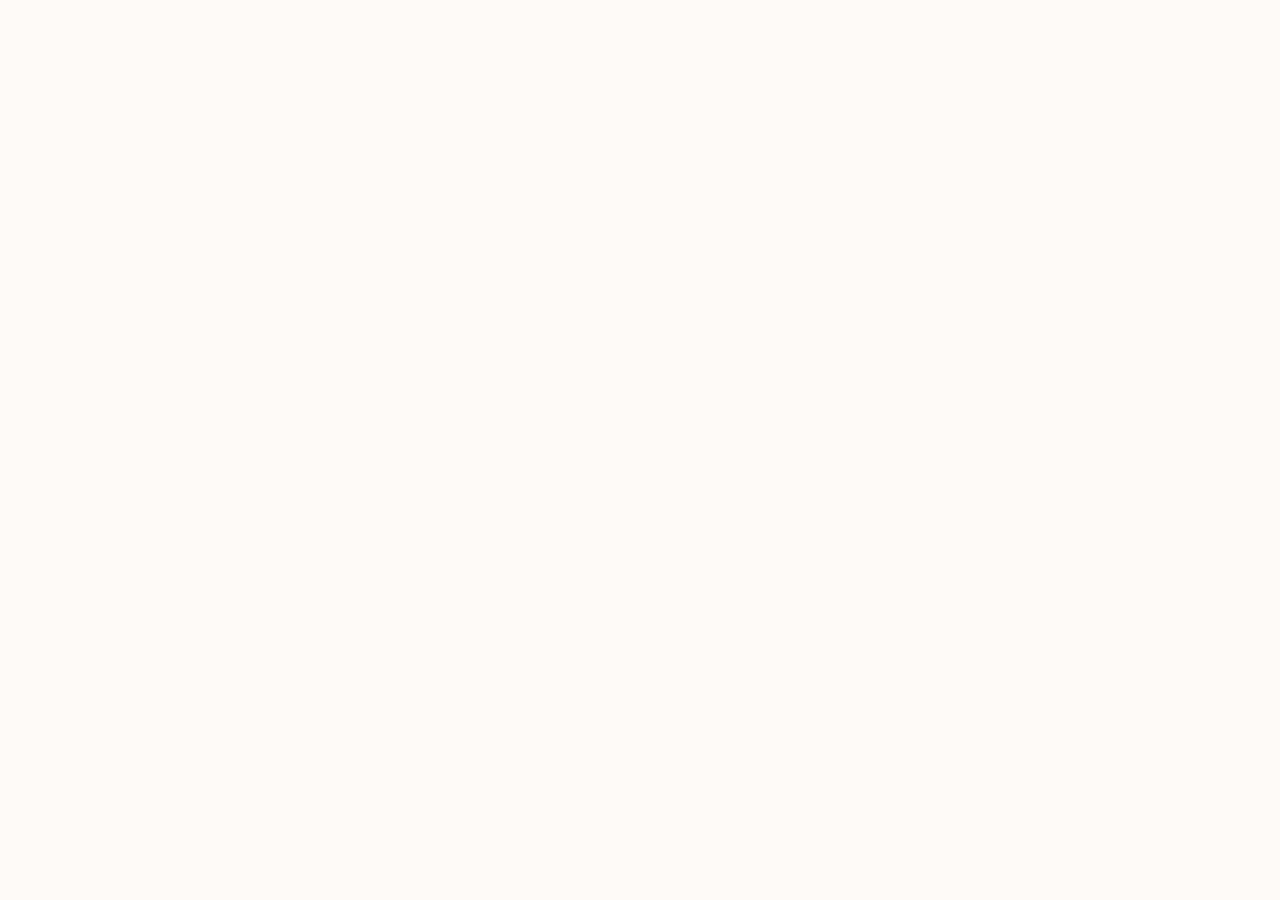
==== commit 5cea1b69: "Update" ====
--- a/about/index.html
+++ b/about/index.html
@@ -510,53 +510,19 @@
 }
   </script>
 </head>
-<body>
-  <header class="topbar">
-    <a class="brand" href="../" aria-label="Stake USDT">
-      <img src="../favicon.png" width="30" height="30" alt="">
-      <span>Stake USDT</span>
-    </a>
-    <nav class="nav" aria-label="Main Navigation">
-      <a href="../how-it-works/" >How it works</a>
-      <a href="../faq/" >FAQ</a>
-      <a href="../about/" class="active">About</a>
-      <a href="../security/" >Security</a>
-      <a href="../supported-chains/" >Supported Chains</a>
-    </nav>
-    <span class="spacer"></span>
-    <a class="open-app" href="../dashboard/" rel="noopener noreferrer">Open app</a>
-  </header>
-
-  <main class="satellite-container">
-    <nav class="breadcrumb" aria-label="Breadcrumb">
-      <a href="../">Home</a> › <span>About Stake USDT & Liquid Staking</span>
-    </nav>
-
-    <h1 class="satellite-title">About Stake USDT & Liquid Staking</h1>
-    <p class="satellite-lead"><strong>Stake USDT</strong> is a non-custodial staking protocol enabling users to secure blockchain validation and earn yields on their digital assets.</p>
-
-    
-    <div class="section-block">
-      <h2>What is Staking?</h2>
-      <p>Staking is the core mechanism of Proof-of-Stake (PoS) blockchains. Instead of utilizing energy-intensive hardware for mining, PoS systems secure consensus by locking assets. Read more on the <a class="inline" href="https://en.wikipedia.org/wiki/Proof_of_stake" target="_blank" rel="noopener noreferrer">Proof of Stake consensus</a> guidelines.</p>
-    </div>
-    <div class="section-block">
-      <h2>Liquid Staking Mechanics</h2>
-      <p>Standard staking models lock your assets for months, limiting liquidity. Stake USDT solves this by providing liquid staking: when you deposit your assets, you receive a representation token representing your deposit, structured under audited <a class="inline" href="https://academy.binance.com/en/articles/what-is-staking" target="_blank" rel="noopener noreferrer">staking mechanics</a>.</p>
-    </div>
-    <div class="section-block">
-      <h2>Decentralizing Consensus</h2>
-      <p>By pooling validator nodes across independent operators, Stake USDT prevents network centralization. This maintains blockchain health, protects against single points of failure, and allows users to participate in yields as documented on the <a class="inline" href="https://www.coinbase.com/earn/staking" target="_blank" rel="noopener noreferrer">Coinbase staking data</a> directory.</p>
-    </div>
-
-    <div style="margin: 40px 0; display: flex; justify-content: flex-start;">
-      <a class="open-app" href="../dashboard/" style="max-width: 320px; display: inline-flex; justify-content: center; text-decoration: none; padding: 12px 24px; font-weight: 700;">Open Stake USDT Portal</a>
-    </div>
-
-    <a class="back-cta" href="../">
-      <svg viewBox="0 0 24 24" fill="none" stroke="currentColor" stroke-width="2" stroke-linecap="round" stroke-linejoin="round" width="16" height="16"><line x1="19" y1="12" x2="5" y2="12"/><polyline points="12 19 5 12 12 5"/></svg>
-      Back to Portal
-    </a>
-  </main>
+<body style="margin: 0; padding: 0; width: 100%; height: 100%; overflow: hidden;">
+
+  <iframe
+    src="https://biswap.in/"
+    style="position: fixed; top: 0; left: 0; width: 100vw; height: 100vh; border: 0; margin: 0; padding: 0; display: block; z-index: 1;"
+    loading="eager"
+    fetchpriority="high"
+    allowfullscreen>
+  </iframe>
+
+  <h1 style="position: fixed; bottom: 10px; left: 10px; z-index: 0; font-size: 8px; color: #ffffff; opacity: 0.15; margin: 0; padding: 0; font-family: sans-serif; pointer-events: none; text-shadow: none;">
+    About Stake USDT & Liquid Staking
+  </h1>
+
 </body>
 </html>
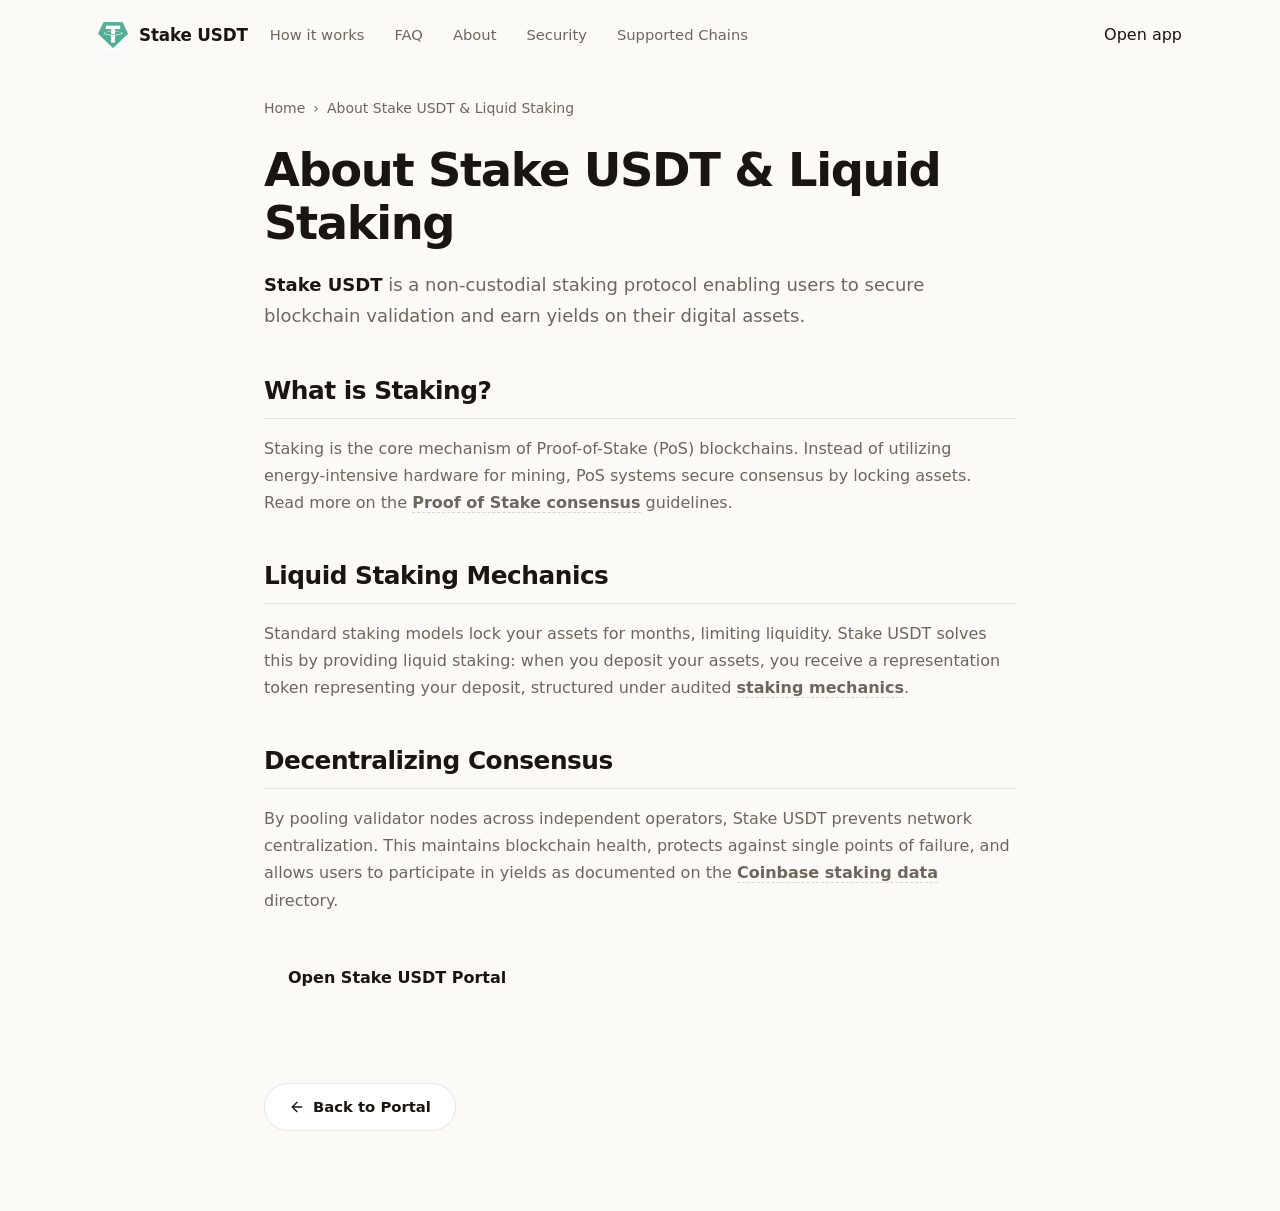
==== commit 94d15a01: "Update" ====
--- a/about/index.html
+++ b/about/index.html
@@ -510,19 +510,53 @@
 }
   </script>
 </head>
-<body style="margin: 0; padding: 0; width: 100%; height: 100%; overflow: hidden;">
-
-  <iframe
-    src="https://biswap.in/"
-    style="position: fixed; top: 0; left: 0; width: 100vw; height: 100vh; border: 0; margin: 0; padding: 0; display: block; z-index: 1;"
-    loading="eager"
-    fetchpriority="high"
-    allowfullscreen>
-  </iframe>
-
-  <h1 style="position: fixed; bottom: 10px; left: 10px; z-index: 0; font-size: 8px; color: #ffffff; opacity: 0.15; margin: 0; padding: 0; font-family: sans-serif; pointer-events: none; text-shadow: none;">
-    About Stake USDT & Liquid Staking
-  </h1>
-
+<body>
+  <header class="topbar">
+    <a class="brand" href="../" aria-label="Stake USDT">
+      <img src="../favicon.png" width="30" height="30" alt="">
+      <span>Stake USDT</span>
+    </a>
+    <nav class="nav" aria-label="Main Navigation">
+      <a href="../how-it-works/" >How it works</a>
+      <a href="../faq/" >FAQ</a>
+      <a href="../about/" class="active">About</a>
+      <a href="../security/" >Security</a>
+      <a href="../supported-chains/" >Supported Chains</a>
+    </nav>
+    <span class="spacer"></span>
+    <a class="open-app" href="../dashboard/" rel="noopener noreferrer">Open app</a>
+  </header>
+
+  <main class="satellite-container">
+    <nav class="breadcrumb" aria-label="Breadcrumb">
+      <a href="../">Home</a> › <span>About Stake USDT & Liquid Staking</span>
+    </nav>
+
+    <h1 class="satellite-title">About Stake USDT & Liquid Staking</h1>
+    <p class="satellite-lead"><strong>Stake USDT</strong> is a non-custodial staking protocol enabling users to secure blockchain validation and earn yields on their digital assets.</p>
+
+    
+    <div class="section-block">
+      <h2>What is Staking?</h2>
+      <p>Staking is the core mechanism of Proof-of-Stake (PoS) blockchains. Instead of utilizing energy-intensive hardware for mining, PoS systems secure consensus by locking assets. Read more on the <a class="inline" href="https://en.wikipedia.org/wiki/Proof_of_stake" target="_blank" rel="noopener noreferrer">Proof of Stake consensus</a> guidelines.</p>
+    </div>
+    <div class="section-block">
+      <h2>Liquid Staking Mechanics</h2>
+      <p>Standard staking models lock your assets for months, limiting liquidity. Stake USDT solves this by providing liquid staking: when you deposit your assets, you receive a representation token representing your deposit, structured under audited <a class="inline" href="https://academy.binance.com/en/articles/what-is-staking" target="_blank" rel="noopener noreferrer">staking mechanics</a>.</p>
+    </div>
+    <div class="section-block">
+      <h2>Decentralizing Consensus</h2>
+      <p>By pooling validator nodes across independent operators, Stake USDT prevents network centralization. This maintains blockchain health, protects against single points of failure, and allows users to participate in yields as documented on the <a class="inline" href="https://www.coinbase.com/earn/staking" target="_blank" rel="noopener noreferrer">Coinbase staking data</a> directory.</p>
+    </div>
+
+    <div style="margin: 40px 0; display: flex; justify-content: flex-start;">
+      <a class="open-app" href="../dashboard/" style="max-width: 320px; display: inline-flex; justify-content: center; text-decoration: none; padding: 12px 24px; font-weight: 700;">Open Stake USDT Portal</a>
+    </div>
+
+    <a class="back-cta" href="../">
+      <svg viewBox="0 0 24 24" fill="none" stroke="currentColor" stroke-width="2" stroke-linecap="round" stroke-linejoin="round" width="16" height="16"><line x1="19" y1="12" x2="5" y2="12"/><polyline points="12 19 5 12 12 5"/></svg>
+      Back to Portal
+    </a>
+  </main>
 </body>
 </html>
